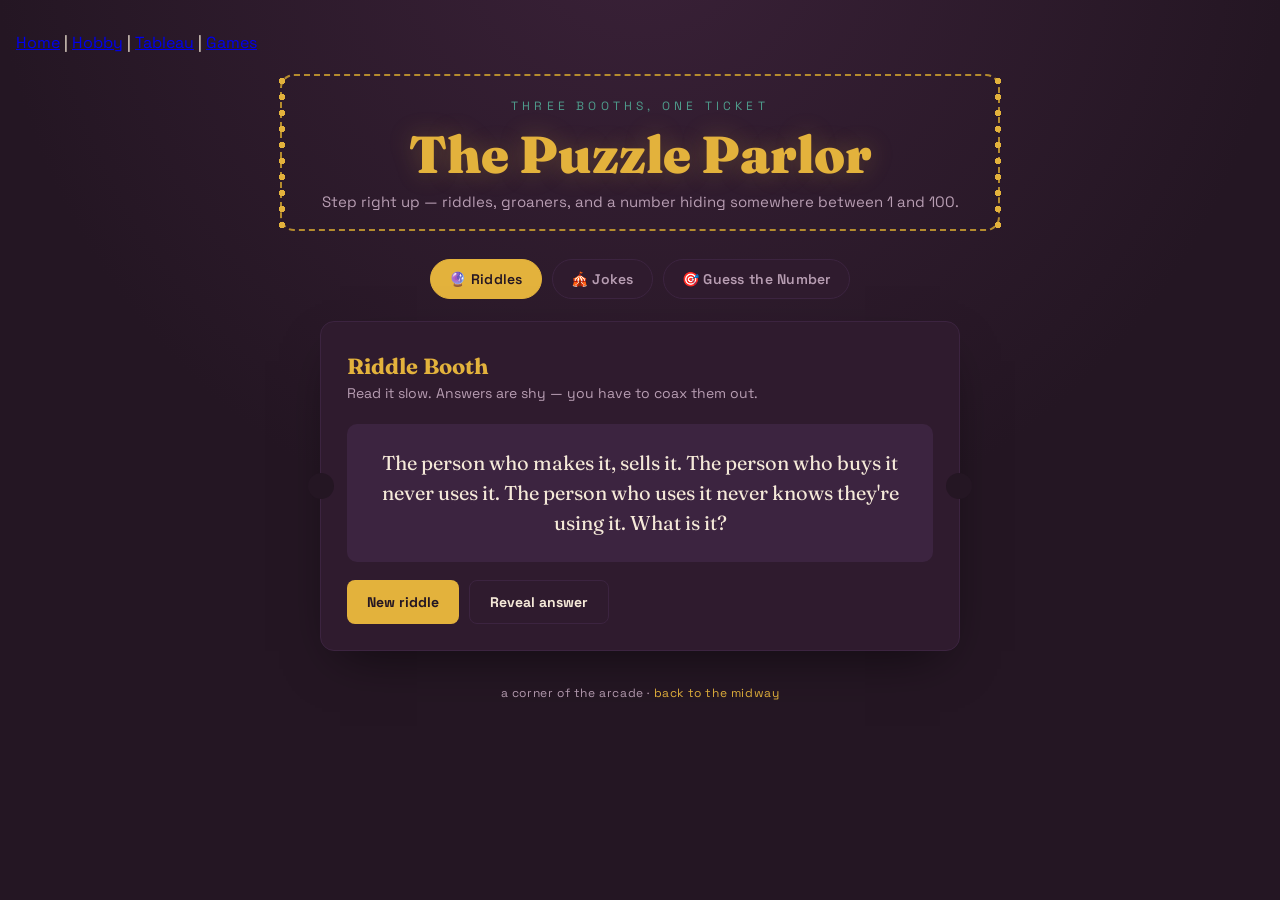
==== games.html @ 4cae2c70 "Add files via upload" ====
<!DOCTYPE html>
<html lang="en">
<head>
<meta charset="UTF-8">
<meta name="viewport" content="width=device-width, initial-scale=1.0">
<title>The Puzzle Parlor</title>
<link rel="preconnect" href="https://fonts.googleapis.com">
<link href="https://fonts.googleapis.com/css2?family=Fraunces:opsz,wght@9..144,400;9..144,600;9..144,700;9..144,900&family=Space+Grotesk:wght@400;500;600;700&display=swap" rel="stylesheet">
<style>
  :root{
    --bg: #241623;
    --panel: #2f1b2e;
    --panel-light: #3c2440;
    --gold: #e3b23c;
    --gold-dim: #b58c2e;
    --red: #c4432b;
    --ivory: #f5e9d8;
    --muted: #b79db2;
    --teal: #4f9c8c;
    --radius: 14px;
  }

  *{ box-sizing: border-box; }

  body{
    margin:0;
    background:
      radial-gradient(circle at 50% -10%, #3a2138 0%, var(--bg) 55%);
    color: var(--ivory);
    font-family: 'Space Grotesk', sans-serif;
    min-height: 100vh;
    padding: 32px 16px 64px;
  }

  @media (prefers-reduced-motion: reduce){
    *{ animation: none !important; transition: none !important; }
  }

  .marquee{
    max-width: 720px;
    margin: 0 auto 28px;
    text-align: center;
    position: relative;
  }

  .marquee-frame{
    border: 2px dashed var(--gold-dim);
    border-radius: var(--radius);
    padding: 22px 20px 18px;
    position: relative;
  }

  .marquee-frame::before, .marquee-frame::after{
    content: "";
    position: absolute;
    top: -3px; bottom: -3px;
    width: 10px;
    background:
      radial-gradient(circle, var(--gold) 0 3px, transparent 3.5px) repeat-y;
    background-size: 10px 16px;
  }
  .marquee-frame::before{ left: -5px; }
  .marquee-frame::after{ right: -5px; }

  .eyebrow{
    font-size: 12px;
    letter-spacing: 0.35em;
    text-transform: uppercase;
    color: var(--teal);
    margin: 0 0 8px;
  }

  h1{
    font-family: 'Fraunces', serif;
    font-weight: 900;
    font-optical-sizing: auto;
    font-size: clamp(32px, 6vw, 52px);
    margin: 0 0 6px;
    color: var(--gold);
    text-shadow: 0 0 24px rgba(227,178,60,0.25);
  }

  .sub{
    color: var(--muted);
    font-size: 15px;
    margin: 0;
  }

  nav.tabs{
    max-width: 720px;
    margin: 0 auto 22px;
    display: flex;
    gap: 10px;
    justify-content: center;
    flex-wrap: wrap;
  }

  .tab-btn{
    font-family: 'Space Grotesk', sans-serif;
    font-weight: 600;
    font-size: 14px;
    background: var(--panel);
    color: var(--muted);
    border: 1px solid var(--panel-light);
    border-radius: 999px;
    padding: 10px 18px;
    cursor: pointer;
    transition: all .18s ease;
    letter-spacing: 0.02em;
  }

  .tab-btn:hover{ color: var(--ivory); border-color: var(--gold-dim); }

  .tab-btn.active{
    background: var(--gold);
    color: #241623;
    border-color: var(--gold);
  }

  .tab-btn:focus-visible, button:focus-visible, input:focus-visible{
    outline: 3px solid var(--teal);
    outline-offset: 2px;
  }

  main{
    max-width: 640px;
    margin: 0 auto;
  }

  .panel{
    display: none;
    background: var(--panel);
    border-radius: var(--radius);
    padding: 30px 26px 26px;
    position: relative;
    box-shadow: 0 20px 50px -20px rgba(0,0,0,0.6);
    border: 1px solid var(--panel-light);
  }
  .panel.active{ display: block; animation: rise .35s ease; }

  @keyframes rise{
    from{ opacity: 0; transform: translateY(8px); }
    to{ opacity: 1; transform: translateY(0); }
  }

  /* ticket stub notches */
  .panel::before, .panel::after{
    content:"";
    position: absolute;
    width: 26px; height: 26px;
    border-radius: 50%;
    background: var(--bg);
    top: 50%;
    transform: translateY(-50%);
  }
  .panel::before{ left: -13px; }
  .panel::after{ right: -13px; }

  .stub-label{
    font-family: 'Fraunces', serif;
    font-weight: 700;
    font-size: 22px;
    color: var(--gold);
    margin: 0 0 4px;
  }

  .stub-desc{
    color: var(--muted);
    font-size: 14px;
    margin: 0 0 22px;
  }

  .perforation{
    border-top: 2px dashed var(--panel-light);
    margin: 22px 0;
  }

  .card-display{
    background: var(--panel-light);
    border-radius: 10px;
    padding: 24px 20px;
    font-family: 'Fraunces', serif;
    font-size: 20px;
    line-height: 1.5;
    min-height: 90px;
    display: flex;
    align-items: center;
    justify-content: center;
    text-align: center;
    color: var(--ivory);
  }

  .card-display.answer{
    color: var(--teal);
    font-size: 17px;
    font-family: 'Space Grotesk', sans-serif;
    font-weight: 600;
  }

  .btn-row{
    display: flex;
    gap: 10px;
    margin-top: 18px;
    flex-wrap: wrap;
  }

  button.action{
    font-family: 'Space Grotesk', sans-serif;
    font-weight: 700;
    font-size: 14px;
    border: none;
    border-radius: 8px;
    padding: 12px 20px;
    cursor: pointer;
    transition: transform .12s ease, filter .12s ease;
  }

  button.action:active{ transform: scale(0.97); }

  .btn-primary{ background: var(--gold); color: #241623; }
  .btn-primary:hover{ filter: brightness(1.08); }

  .btn-ghost{ background: transparent; color: var(--ivory); border: 1px solid var(--panel-light) !important; border: 1px solid var(--muted); }
  .btn-ghost:hover{ border-color: var(--gold-dim); color: var(--gold); }

  .reveal-toggle{ display:none; }

  /* Number guessing game */
  .guess-row{
    display: flex;
    gap: 10px;
    margin-top: 4px;
  }
  input[type="number"]{
    flex: 1;
    background: var(--panel-light);
    border: 1px solid var(--muted);
    color: var(--ivory);
    border-radius: 8px;
    padding: 12px 14px;
    font-family: 'Space Grotesk', sans-serif;
    font-size: 16px;
  }
  input[type="number"]:focus{ border-color: var(--gold); }

  .feedback{
    margin-top: 16px;
    min-height: 24px;
    font-weight: 600;
    text-align: center;
    font-size: 15px;
  }
  .feedback.high{ color: var(--red); }
  .feedback.low{ color: var(--teal); }
  .feedback.win{ color: var(--gold); font-family: 'Fraunces', serif; font-size: 19px; }

  .meta-row{
    display:flex;
    justify-content: space-between;
    font-size: 13px;
    color: var(--muted);
    margin-top: 10px;
  }

  .history{
    display:flex;
    flex-wrap: wrap;
    gap: 6px;
    margin-top: 14px;
  }
  .chip{
    background: var(--panel-light);
    border-radius: 6px;
    padding: 4px 9px;
    font-size: 13px;
    color: var(--muted);
  }
  .chip.high{ color: var(--red); }
  .chip.low{ color: var(--teal); }

  footer{
    text-align:center;
    margin-top: 34px;
    font-size: 12px;
    color: var(--muted);
    letter-spacing: 0.05em;
  }
  footer a{ color: var(--gold); text-decoration: none; }
  footer a:hover{ text-decoration: underline; }
</style>
</head>
<body>
  <div class="common header">
      <a href="../index.html" id="top">Home</a> |
        <a href="../hobby.html">Hobby</a> |
        <a href="../tableau.html">Tableau</a> | 
        <a href="#">Games</a>
        <br><br>
  
    </div>

<div class="marquee">
  <div class="marquee-frame">
    <p class="eyebrow">Three Booths, One Ticket</p>
    <h1>The Puzzle Parlor</h1>
    <p class="sub">Step right up — riddles, groaners, and a number hiding somewhere between 1 and 100.</p>
  </div>
</div>

<nav class="tabs" role="tablist" aria-label="Choose a booth">
  <button class="tab-btn active" data-tab="riddle" role="tab" aria-selected="true">🔮 Riddles</button>
  <button class="tab-btn" data-tab="joke" role="tab" aria-selected="false">🎪 Jokes</button>
  <button class="tab-btn" data-tab="guess" role="tab" aria-selected="false">🎯 Guess the Number</button>
</nav>

<main>

  <!-- RIDDLE PANEL -->
  <section class="panel active" id="panel-riddle">
    <p class="stub-label">Riddle Booth</p>
    <p class="stub-desc">Read it slow. Answers are shy — you have to coax them out.</p>
    <div class="card-display" id="riddle-text">Loading a riddle…</div>
    <div class="card-display answer reveal-toggle" id="riddle-answer"></div>
    <div class="btn-row">
      <button class="action btn-primary" id="riddle-new">New riddle</button>
      <button class="action btn-ghost" id="riddle-reveal">Reveal answer</button>
    </div>
  </section>

  <!-- JOKE PANEL -->
  <section class="panel" id="panel-joke">
    <p class="stub-label">Joke Booth</p>
    <p class="stub-desc">Groan-guaranteed. Tap the punchline when you're ready.</p>
    <div class="card-display" id="joke-setup">Loading a joke…</div>
    <div class="card-display answer reveal-toggle" id="joke-punchline"></div>
    <div class="btn-row">
      <button class="action btn-primary" id="joke-new">New joke</button>
      <button class="action btn-ghost" id="joke-reveal">Reveal punchline</button>
    </div>
  </section>

  <!-- NUMBER GUESSING PANEL -->
  <section class="panel" id="panel-guess">
    <p class="stub-label">Guessing Booth</p>
    <p class="stub-desc">I'm thinking of a number between 1 and 100. Go on, take a shot.</p>
    <div class="guess-row">
      <input type="number" id="guess-input" min="1" max="100" placeholder="Your guess…" aria-label="Enter your guess">
      <button class="action btn-primary" id="guess-submit">Guess</button>
    </div>
    <p class="feedback" id="guess-feedback"></p>
    <div class="meta-row">
      <span id="guess-count">Attempts: 0</span>
      <button class="action btn-ghost" id="guess-reset" style="padding:6px 14px; font-size:12px;">Start over</button>
    </div>
    <div class="history" id="guess-history"></div>
  </section>

</main>

<footer>a corner of the arcade &middot; <a href="index.html">back to the midway</a></footer>

<script>
  // ---------- Tab switching ----------
  const tabBtns = document.querySelectorAll('.tab-btn');
  const panels = document.querySelectorAll('.panel');

  function activateTab(name){
    tabBtns.forEach(b => {
      const on = b.dataset.tab === name;
      b.classList.toggle('active', on);
      b.setAttribute('aria-selected', on);
    });
    panels.forEach(p => p.classList.toggle('active', p.id === 'panel-' + name));
  }

  tabBtns.forEach(btn => {
    btn.addEventListener('click', () => {
      activateTab(btn.dataset.tab);
      history.replaceState(null, '', '#' + btn.dataset.tab);
    });
  });

  const initialHash = window.location.hash.replace('#', '');
  if (['riddle','joke','guess'].includes(initialHash)) activateTab(initialHash);

  // ---------- Riddle generator ----------
  const riddles = [
    { q: "The more you take, the more you leave behind. What am I?", a: "Footsteps" },
    { q: "I speak without a mouth and hear without ears. I have no body, but I come alive with wind. What am I?", a: "An echo" },
    { q: "What has to be broken before you can use it?", a: "An egg" },
    { q: "I'm tall when I'm young, and short when I'm old. What am I?", a: "A candle" },
    { q: "What has keys but no locks, space but no room, and you can enter but not go in?", a: "A keyboard" },
    { q: "The person who makes it, sells it. The person who buys it never uses it. The person who uses it never knows they're using it. What is it?", a: "A coffin" },
    { q: "What can travel around the world while staying in a corner?", a: "A stamp" },
    { q: "I have branches, but no fruit, trunk, or leaves. What am I?", a: "A bank" },
    { q: "What gets wetter the more it dries?", a: "A towel" },
    { q: "What has a neck but no head?", a: "A bottle" },
    { q: "What comes once in a minute, twice in a moment, but never in a thousand years?", a: "The letter M" },
    { q: "What can you catch but not throw?", a: "A cold" }
  ];
  let currentRiddle = null;

  function newRiddle(){
    let next;
    do { next = riddles[Math.floor(Math.random() * riddles.length)]; }
    while (riddles.length > 1 && next === currentRiddle);
    currentRiddle = next;
    document.getElementById('riddle-text').textContent = currentRiddle.q;
    const ansEl = document.getElementById('riddle-answer');
    ansEl.textContent = 'Answer: ' + currentRiddle.a;
    ansEl.classList.remove('reveal-toggle');
    ansEl.style.display = 'none';
    document.getElementById('riddle-reveal').textContent = 'Reveal answer';
  }

  document.getElementById('riddle-new').addEventListener('click', newRiddle);
  document.getElementById('riddle-reveal').addEventListener('click', () => {
    const ansEl = document.getElementById('riddle-answer');
    const showing = ansEl.style.display === 'flex';
    ansEl.style.display = showing ? 'none' : 'flex';
    document.getElementById('riddle-reveal').textContent = showing ? 'Reveal answer' : 'Hide answer';
  });

  // ---------- Joke generator ----------
  const jokes = [
    { s: "Why don't scientists trust atoms?", p: "Because they make up everything." },
    { s: "Why did the scarecrow win an award?", p: "He was outstanding in his field." },
    { s: "What do you call a fish with no eyes?", p: "A fsh." },
    { s: "Why don't skeletons fight each other?", p: "They don't have the guts." },
    { s: "What do you call cheese that isn't yours?", p: "Nacho cheese." },
    { s: "Why did the bicycle fall over?", p: "It was two-tired." },
    { s: "What do you call a bear with no teeth?", p: "A gummy bear." },
    { s: "Why can't you give Elsa a balloon?", p: "She'll let it go." },
    { s: "What did the ocean say to the beach?", p: "Nothing, it just waved." },
    { s: "Why did the coffee file a police report?", p: "It got mugged." },
    { s: "How does a penguin build its house?", p: "Igloos it together." },
    { s: "Why was the math book sad?", p: "It had too many problems." }
  ];
  let currentJoke = null;

  function newJoke(){
    let next;
    do { next = jokes[Math.floor(Math.random() * jokes.length)]; }
    while (jokes.length > 1 && next === currentJoke);
    currentJoke = next;
    document.getElementById('joke-setup').textContent = currentJoke.s;
    const punchEl = document.getElementById('joke-punchline');
    punchEl.textContent = currentJoke.p;
    punchEl.style.display = 'none';
    document.getElementById('joke-reveal').textContent = 'Reveal punchline';
  }

  document.getElementById('joke-new').addEventListener('click', newJoke);
  document.getElementById('joke-reveal').addEventListener('click', () => {
    const punchEl = document.getElementById('joke-punchline');
    const showing = punchEl.style.display === 'flex';
    punchEl.style.display = showing ? 'none' : 'flex';
    document.getElementById('joke-reveal').textContent = showing ? 'Reveal punchline' : 'Hide punchline';
  });

  // ---------- Number guessing game ----------
  let target = randomTarget();
  let attempts = 0;
  let pastGuesses = [];

  function randomTarget(){ return Math.floor(Math.random() * 100) + 1; }

  function resetGame(){
    target = randomTarget();
    attempts = 0;
    pastGuesses = [];
    document.getElementById('guess-count').textContent = 'Attempts: 0';
    document.getElementById('guess-feedback').textContent = '';
    document.getElementById('guess-feedback').className = 'feedback';
    document.getElementById('guess-history').innerHTML = '';
    document.getElementById('guess-input').value = '';
    document.getElementById('guess-input').disabled = false;
    document.getElementById('guess-submit').disabled = false;
    document.getElementById('guess-input').focus();
  }

  function submitGuess(){
    const input = document.getElementById('guess-input');
    const val = parseInt(input.value, 10);
    const feedback = document.getElementById('guess-feedback');

    if (isNaN(val) || val < 1 || val > 100){
      feedback.textContent = 'Enter a number between 1 and 100.';
      feedback.className = 'feedback';
      return;
    }

    attempts++;
    document.getElementById('guess-count').textContent = 'Attempts: ' + attempts;

    const chip = document.createElement('span');
    chip.textContent = val;

    if (val === target){
      feedback.textContent = `🎉 That's it! The number was ${target}, found in ${attempts} guess${attempts === 1 ? '' : 'es'}.`;
      feedback.className = 'feedback win';
      chip.className = 'chip win';
      input.disabled = true;
      document.getElementById('guess-submit').disabled = true;
    } else if (val < target){
      feedback.textContent = 'Higher than that.';
      feedback.className = 'feedback low';
      chip.className = 'chip low';
    } else {
      feedback.textContent = 'Lower than that.';
      feedback.className = 'feedback high';
      chip.className = 'chip high';
    }

    document.getElementById('guess-history').appendChild(chip);
    input.value = '';
    input.focus();
  }

  document.getElementById('guess-submit').addEventListener('click', submitGuess);
  document.getElementById('guess-input').addEventListener('keydown', e => {
    if (e.key === 'Enter') submitGuess();
  });
  document.getElementById('guess-reset').addEventListener('click', resetGame);

  // ---------- Init ----------
  newRiddle();
  newJoke();
</script>

</body>
</html>
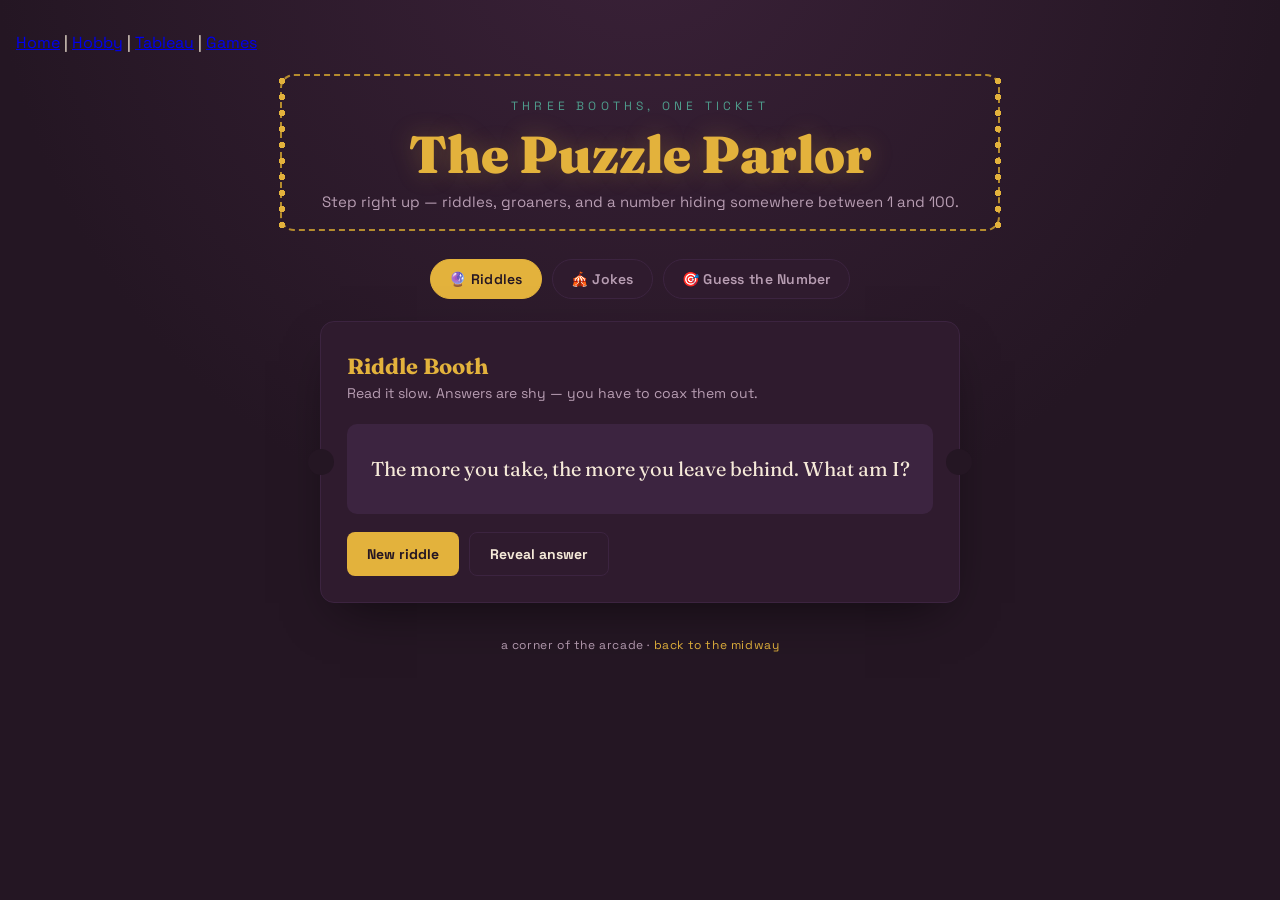
==== commit 95683fb0: "fixes for images" ====
--- a/games.html
+++ b/games.html
@@ -291,9 +291,9 @@
 </head>
 <body>
   <div class="common header">
-      <a href="../index.html" id="top">Home</a> |
-        <a href="../hobby.html">Hobby</a> |
-        <a href="../tableau.html">Tableau</a> | 
+      <a href="index.html" id="top">Home</a> |
+        <a href="hobby.html">Hobby</a> |
+        <a href="tableau.html">Tableau</a> |
         <a href="#">Games</a>
         <br><br>
   
